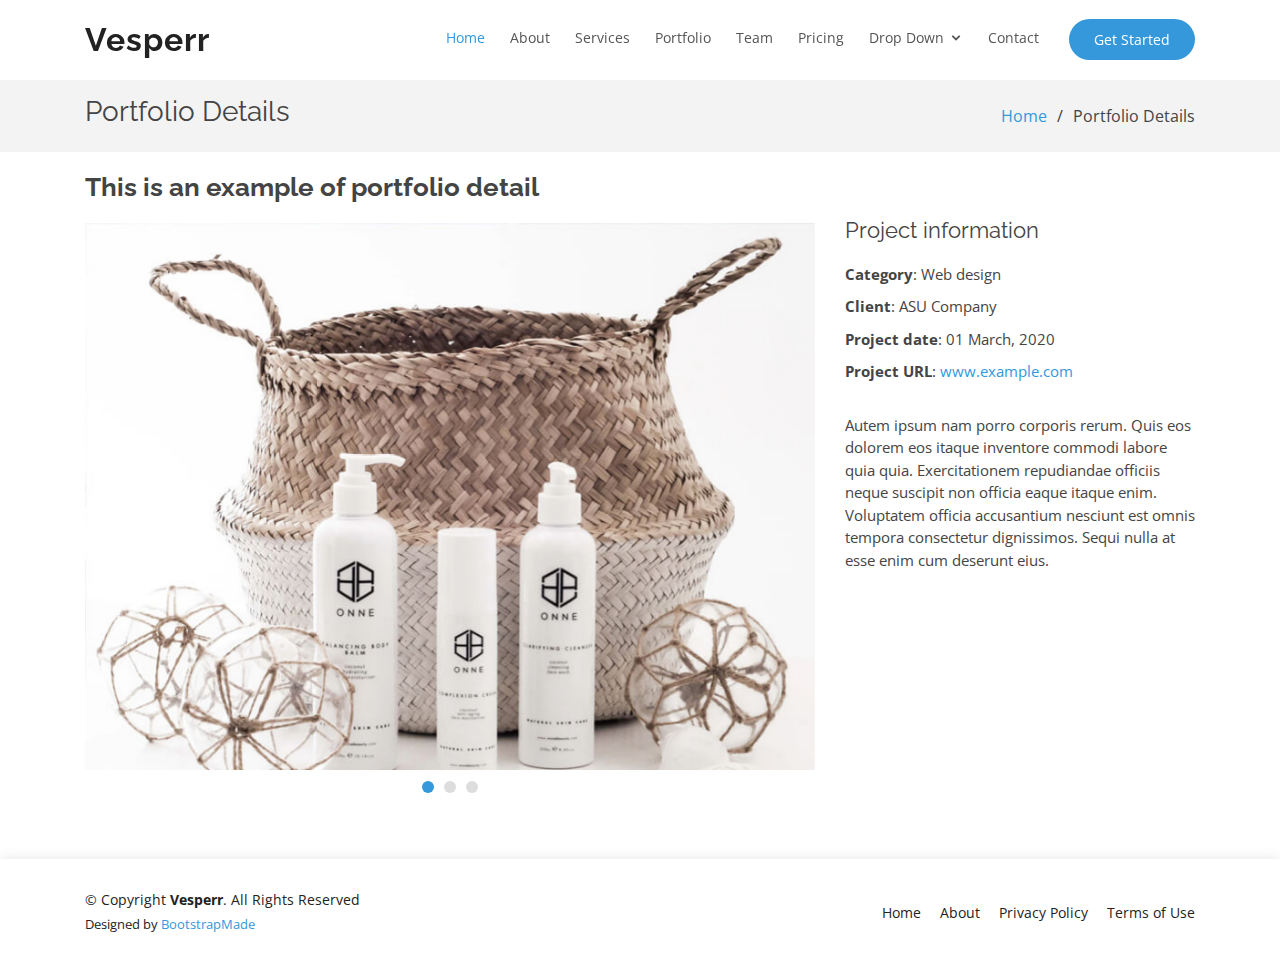
==== portfolio-details.html @ 22c2a08f "first commit" ====
<!DOCTYPE html>
<html lang="en">

<head>
  <meta charset="utf-8">
  <meta content="width=device-width, initial-scale=1.0" name="viewport">

  <title>Portfolio Details - Vesperr Bootstrap Template</title>
  <meta content="" name="descriptison">
  <meta content="" name="keywords">

  <!-- Favicons -->
  <link href="assets/img/favicon.png" rel="icon">
  <link href="assets/img/apple-touch-icon.png" rel="apple-touch-icon">

  <!-- Google Fonts -->
  <link href="https://fonts.googleapis.com/css?family=Open+Sans:300,300i,400,400i,600,600i,700,700i|Raleway:300,300i,400,400i,500,500i,600,600i,700,700i|Poppins:300,300i,400,400i,500,500i,600,600i,700,700i" rel="stylesheet">

  <!-- Vendor CSS Files -->
  <link href="assets/vendor/bootstrap/css/bootstrap.min.css" rel="stylesheet">
  <link href="assets/vendor/icofont/icofont.min.css" rel="stylesheet">
  <link href="assets/vendor/remixicon/remixicon.css" rel="stylesheet">
  <link href="assets/vendor/boxicons/css/boxicons.min.css" rel="stylesheet">
  <link href="assets/vendor/owl.carousel/assets/owl.carousel.min.css" rel="stylesheet">
  <link href="assets/vendor/venobox/venobox.css" rel="stylesheet">
  <link href="assets/vendor/aos/aos.css" rel="stylesheet">

  <!-- Template Main CSS File -->
  <link href="assets/css/style.css" rel="stylesheet">

  <!-- =======================================================
  * Template Name: Vesperr - v2.0.0
  * Template URL: https://bootstrapmade.com/vesperr-free-bootstrap-template/
  * Author: BootstrapMade.com
  * License: https://bootstrapmade.com/license/
  ======================================================== -->
</head>

<body>

  <!-- ======= Header ======= -->
  <header id="header" class="fixed-top d-flex align-items-center">
    <div class="container d-flex align-items-center">

      <div class="logo mr-auto">
        <h1 class="text-light"><a href="index.html"><span>Vesperr</span></a></h1>
        <!-- Uncomment below if you prefer to use an image logo -->
        <!-- <a href="index.html"><img src="assets/img/logo.png" alt="" class="img-fluid"></a>-->
      </div>

      <nav class="nav-menu d-none d-lg-block">
        <ul>
          <li class="active"><a href="#header">Home</a></li>
          <li><a href="#about">About</a></li>
          <li><a href="#services">Services</a></li>
          <li><a href="#portfolio">Portfolio</a></li>
          <li><a href="#team">Team</a></li>
          <li><a href="#pricing">Pricing</a></li>
          <li class="drop-down"><a href="">Drop Down</a>
            <ul>
              <li><a href="#">Drop Down 1</a></li>
              <li class="drop-down"><a href="#">Drop Down 2</a>
                <ul>
                  <li><a href="#">Deep Drop Down 1</a></li>
                  <li><a href="#">Deep Drop Down 2</a></li>
                  <li><a href="#">Deep Drop Down 3</a></li>
                  <li><a href="#">Deep Drop Down 4</a></li>
                  <li><a href="#">Deep Drop Down 5</a></li>
                </ul>
              </li>
              <li><a href="#">Drop Down 3</a></li>
              <li><a href="#">Drop Down 4</a></li>
              <li><a href="#">Drop Down 5</a></li>
            </ul>
          </li>
          <li><a href="#contact">Contact</a></li>

          <li class="get-started"><a href="#about">Get Started</a></li>
        </ul>
      </nav><!-- .nav-menu -->

    </div>
  </header><!-- End Header -->

  <main id="main">

    <!-- ======= Breadcrumbs ======= -->
    <section id="breadcrumbs" class="breadcrumbs">
      <div class="container">

        <div class="d-flex justify-content-between align-items-center">
          <h2>Portfolio Details</h2>
          <ol>
            <li><a href="index.html">Home</a></li>
            <li>Portfolio Details</li>
          </ol>
        </div>

      </div>
    </section><!-- End Breadcrumbs -->

    <!-- ======= Portfolio Details Section ======= -->
    <section id="portfolio-details" class="portfolio-details">
      <div class="container">

        <div class="row">

          <div class="col-lg-8">
            <h2 class="portfolio-title">This is an example of portfolio detail</h2>
            <div class="owl-carousel portfolio-details-carousel">
              <img src="assets/img/portfolio/portfolio-1.jpg" class="img-fluid" alt="">
              <img src="assets/img/portfolio/portfolio-2.jpg" class="img-fluid" alt="">
              <img src="assets/img/portfolio/portfolio-3.jpg" class="img-fluid" alt="">
            </div>
          </div>

          <div class="col-lg-4 portfolio-info">
            <h3>Project information</h3>
            <ul>
              <li><strong>Category</strong>: Web design</li>
              <li><strong>Client</strong>: ASU Company</li>
              <li><strong>Project date</strong>: 01 March, 2020</li>
              <li><strong>Project URL</strong>: <a href="#">www.example.com</a></li>
            </ul>

            <p>
              Autem ipsum nam porro corporis rerum. Quis eos dolorem eos itaque inventore commodi labore quia quia. Exercitationem repudiandae officiis neque suscipit non officia eaque itaque enim. Voluptatem officia accusantium nesciunt est omnis tempora consectetur dignissimos. Sequi nulla at esse enim cum deserunt eius.
            </p>
          </div>

        </div>

      </div>
    </section><!-- End Portfolio Details Section -->

  </main><!-- End #main -->

  <!-- ======= Footer ======= -->
  <footer id="footer">
    <div class="container">
      <div class="row d-flex align-items-center">
        <div class="col-lg-6 text-lg-left text-center">
          <div class="copyright">
            &copy; Copyright <strong>Vesperr</strong>. All Rights Reserved
          </div>
          <div class="credits">
            <!-- All the links in the footer should remain intact. -->
            <!-- You can delete the links only if you purchased the pro version. -->
            <!-- Licensing information: https://bootstrapmade.com/license/ -->
            <!-- Purchase the pro version with working PHP/AJAX contact form: https://bootstrapmade.com/vesperr-free-bootstrap-template/ -->
            Designed by <a href="https://bootstrapmade.com/">BootstrapMade</a>
          </div>
        </div>
        <div class="col-lg-6">
          <nav class="footer-links text-lg-right text-center pt-2 pt-lg-0">
            <a href="#intro" class="scrollto">Home</a>
            <a href="#about" class="scrollto">About</a>
            <a href="#">Privacy Policy</a>
            <a href="#">Terms of Use</a>
          </nav>
        </div>
      </div>
    </div>
  </footer><!-- End Footer -->

  <a href="#" class="back-to-top"><i class="icofont-simple-up"></i></a>

  <!-- Vendor JS Files -->
  <script src="assets/vendor/jquery/jquery.min.js"></script>
  <script src="assets/vendor/bootstrap/js/bootstrap.bundle.min.js"></script>
  <script src="assets/vendor/jquery.easing/jquery.easing.min.js"></script>
  <script src="assets/vendor/php-email-form/validate.js"></script>
  <script src="assets/vendor/waypoints/jquery.waypoints.min.js"></script>
  <script src="assets/vendor/counterup/counterup.min.js"></script>
  <script src="assets/vendor/owl.carousel/owl.carousel.min.js"></script>
  <script src="assets/vendor/isotope-layout/isotope.pkgd.min.js"></script>
  <script src="assets/vendor/venobox/venobox.min.js"></script>
  <script src="assets/vendor/aos/aos.js"></script>

  <!-- Template Main JS File -->
  <script src="assets/js/main.js"></script>

</body>

</html>
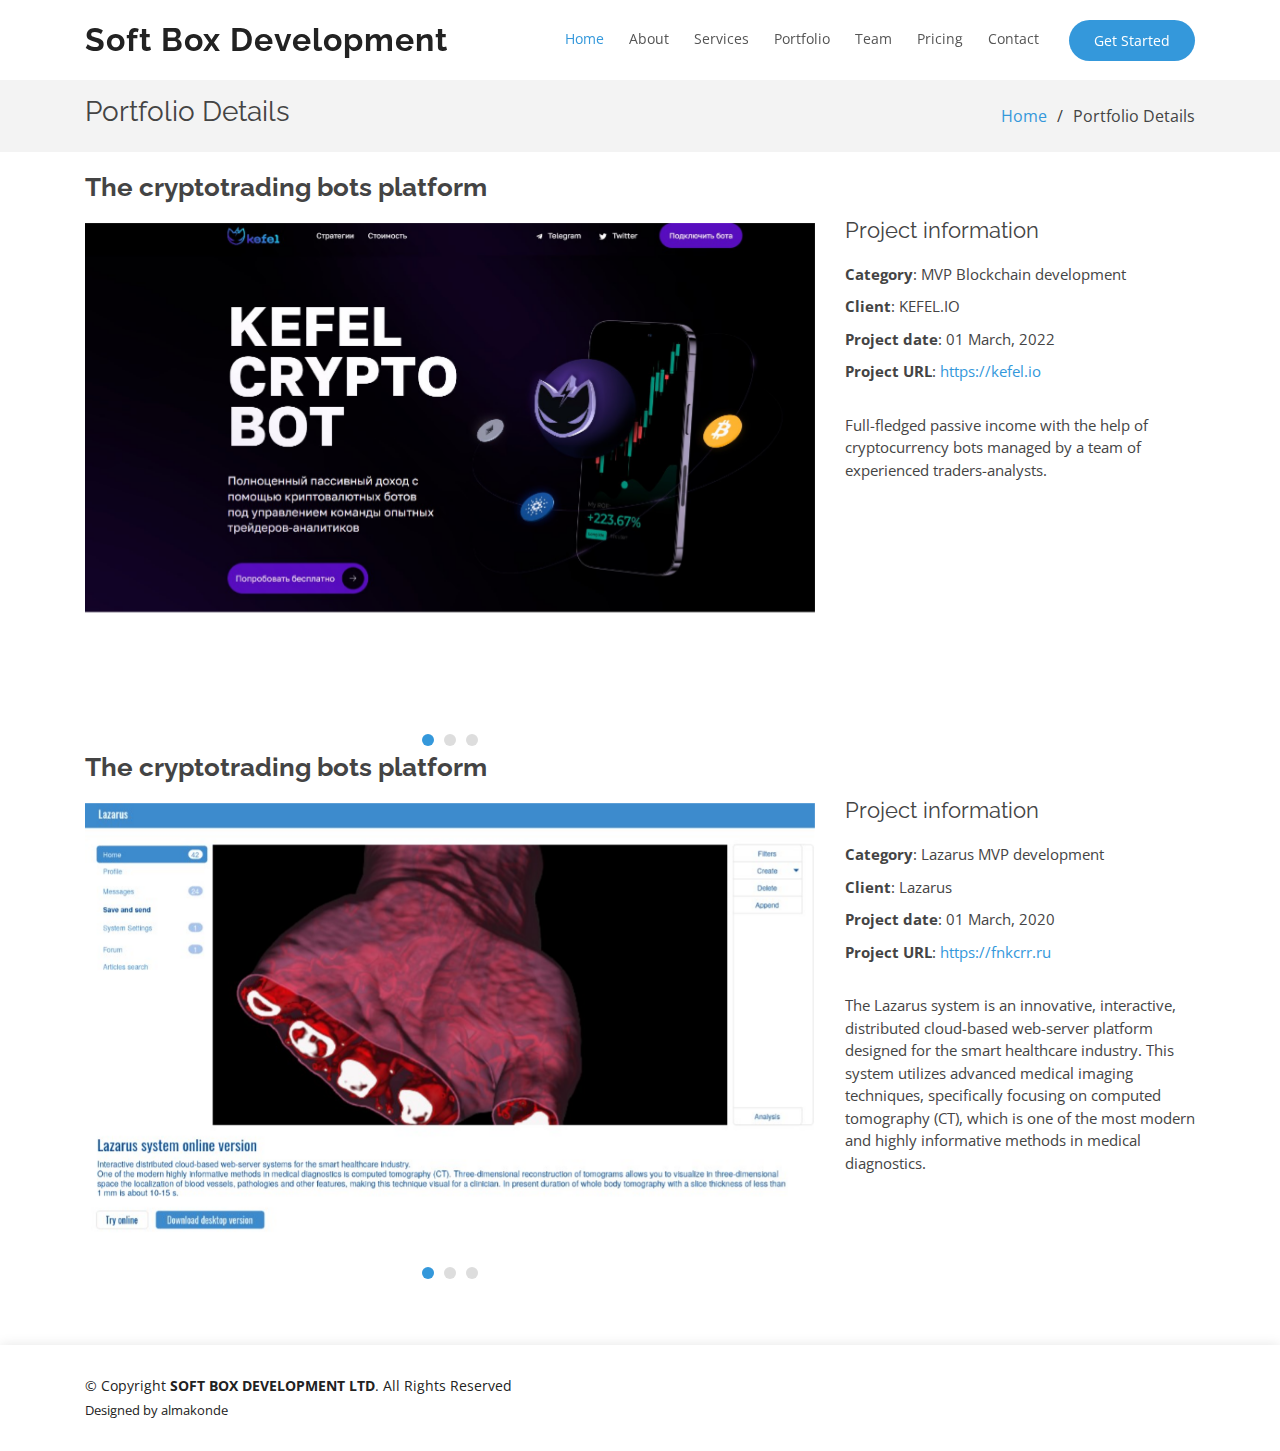
==== commit f033fd47: "updated" ====
--- a/portfolio-details.html
+++ b/portfolio-details.html
@@ -5,7 +5,7 @@
   <meta charset="utf-8">
   <meta content="width=device-width, initial-scale=1.0" name="viewport">
 
-  <title>Portfolio Details - Vesperr Bootstrap Template</title>
+  <title>Portfolio Details - Soft Box Development LTD</title>
   <meta content="" name="descriptison">
   <meta content="" name="keywords">
 
@@ -43,7 +43,7 @@
     <div class="container d-flex align-items-center">
 
       <div class="logo mr-auto">
-        <h1 class="text-light"><a href="index.html"><span>Vesperr</span></a></h1>
+        <h1 class="text-light"><a href="index.html"><span>Soft Box Development</span></a></h1>
         <!-- Uncomment below if you prefer to use an image logo -->
         <!-- <a href="index.html"><img src="assets/img/logo.png" alt="" class="img-fluid"></a>-->
       </div>
@@ -56,23 +56,6 @@
           <li><a href="#portfolio">Portfolio</a></li>
           <li><a href="#team">Team</a></li>
           <li><a href="#pricing">Pricing</a></li>
-          <li class="drop-down"><a href="">Drop Down</a>
-            <ul>
-              <li><a href="#">Drop Down 1</a></li>
-              <li class="drop-down"><a href="#">Drop Down 2</a>
-                <ul>
-                  <li><a href="#">Deep Drop Down 1</a></li>
-                  <li><a href="#">Deep Drop Down 2</a></li>
-                  <li><a href="#">Deep Drop Down 3</a></li>
-                  <li><a href="#">Deep Drop Down 4</a></li>
-                  <li><a href="#">Deep Drop Down 5</a></li>
-                </ul>
-              </li>
-              <li><a href="#">Drop Down 3</a></li>
-              <li><a href="#">Drop Down 4</a></li>
-              <li><a href="#">Drop Down 5</a></li>
-            </ul>
-          </li>
           <li><a href="#contact">Contact</a></li>
 
           <li class="get-started"><a href="#about">Get Started</a></li>
@@ -106,7 +89,7 @@
         <div class="row">
 
           <div class="col-lg-8">
-            <h2 class="portfolio-title">This is an example of portfolio detail</h2>
+            <h2 class="portfolio-title">The cryptotrading bots platform</h2>
             <div class="owl-carousel portfolio-details-carousel">
               <img src="assets/img/portfolio/portfolio-1.jpg" class="img-fluid" alt="">
               <img src="assets/img/portfolio/portfolio-2.jpg" class="img-fluid" alt="">
@@ -117,14 +100,40 @@
           <div class="col-lg-4 portfolio-info">
             <h3>Project information</h3>
             <ul>
-              <li><strong>Category</strong>: Web design</li>
-              <li><strong>Client</strong>: ASU Company</li>
-              <li><strong>Project date</strong>: 01 March, 2020</li>
-              <li><strong>Project URL</strong>: <a href="#">www.example.com</a></li>
+              <li><strong>Category</strong>: MVP Blockchain development</li>
+              <li><strong>Client</strong>: KEFEL.IO</li>
+              <li><strong>Project date</strong>: 01 March, 2022</li>
+              <li><strong>Project URL</strong>: <a href="#">https://kefel.io</a></li>
             </ul>
 
             <p>
-              Autem ipsum nam porro corporis rerum. Quis eos dolorem eos itaque inventore commodi labore quia quia. Exercitationem repudiandae officiis neque suscipit non officia eaque itaque enim. Voluptatem officia accusantium nesciunt est omnis tempora consectetur dignissimos. Sequi nulla at esse enim cum deserunt eius.
+              Full-fledged passive income with the help of cryptocurrency bots managed by a team of experienced traders-analysts.
+            </p>
+          </div>
+
+        </div>
+        <div class="row">
+
+          <div class="col-lg-8">
+            <h2 class="portfolio-title">The cryptotrading bots platform</h2>
+            <div class="owl-carousel portfolio-details-carousel">
+              <img src="assets/img/portfolio/portfolio-4.jpg" class="img-fluid" alt="">
+              <img src="assets/img/portfolio/portfolio-5.jpg" class="img-fluid" alt="">
+              <img src="assets/img/portfolio/portfolio-6.jpg" class="img-fluid" alt="">
+            </div>
+          </div>
+
+          <div class="col-lg-4 portfolio-info">
+            <h3>Project information</h3>
+            <ul>
+              <li><strong>Category</strong>: Lazarus MVP development</li>
+              <li><strong>Client</strong>: Lazarus </li>
+              <li><strong>Project date</strong>: 01 March, 2020</li>
+              <li><strong>Project URL</strong>: <a href="#">https://fnkcrr.ru</a></li>
+            </ul>
+
+            <p>
+              The Lazarus system is an innovative, interactive, distributed cloud-based web-server platform designed for the smart healthcare industry. This system utilizes advanced medical imaging techniques, specifically focusing on computed tomography (CT), which is one of the most modern and highly informative methods in medical diagnostics.
             </p>
           </div>
 
@@ -141,24 +150,17 @@
       <div class="row d-flex align-items-center">
         <div class="col-lg-6 text-lg-left text-center">
           <div class="copyright">
-            &copy; Copyright <strong>Vesperr</strong>. All Rights Reserved
+            &copy; Copyright <strong>SOFT BOX DEVELOPMENT LTD</strong>. All Rights Reserved
           </div>
           <div class="credits">
             <!-- All the links in the footer should remain intact. -->
             <!-- You can delete the links only if you purchased the pro version. -->
             <!-- Licensing information: https://bootstrapmade.com/license/ -->
             <!-- Purchase the pro version with working PHP/AJAX contact form: https://bootstrapmade.com/vesperr-free-bootstrap-template/ -->
-            Designed by <a href="https://bootstrapmade.com/">BootstrapMade</a>
+            Designed by almakonde
           </div>
         </div>
-        <div class="col-lg-6">
-          <nav class="footer-links text-lg-right text-center pt-2 pt-lg-0">
-            <a href="#intro" class="scrollto">Home</a>
-            <a href="#about" class="scrollto">About</a>
-            <a href="#">Privacy Policy</a>
-            <a href="#">Terms of Use</a>
-          </nav>
-        </div>
+
       </div>
     </div>
   </footer><!-- End Footer -->
